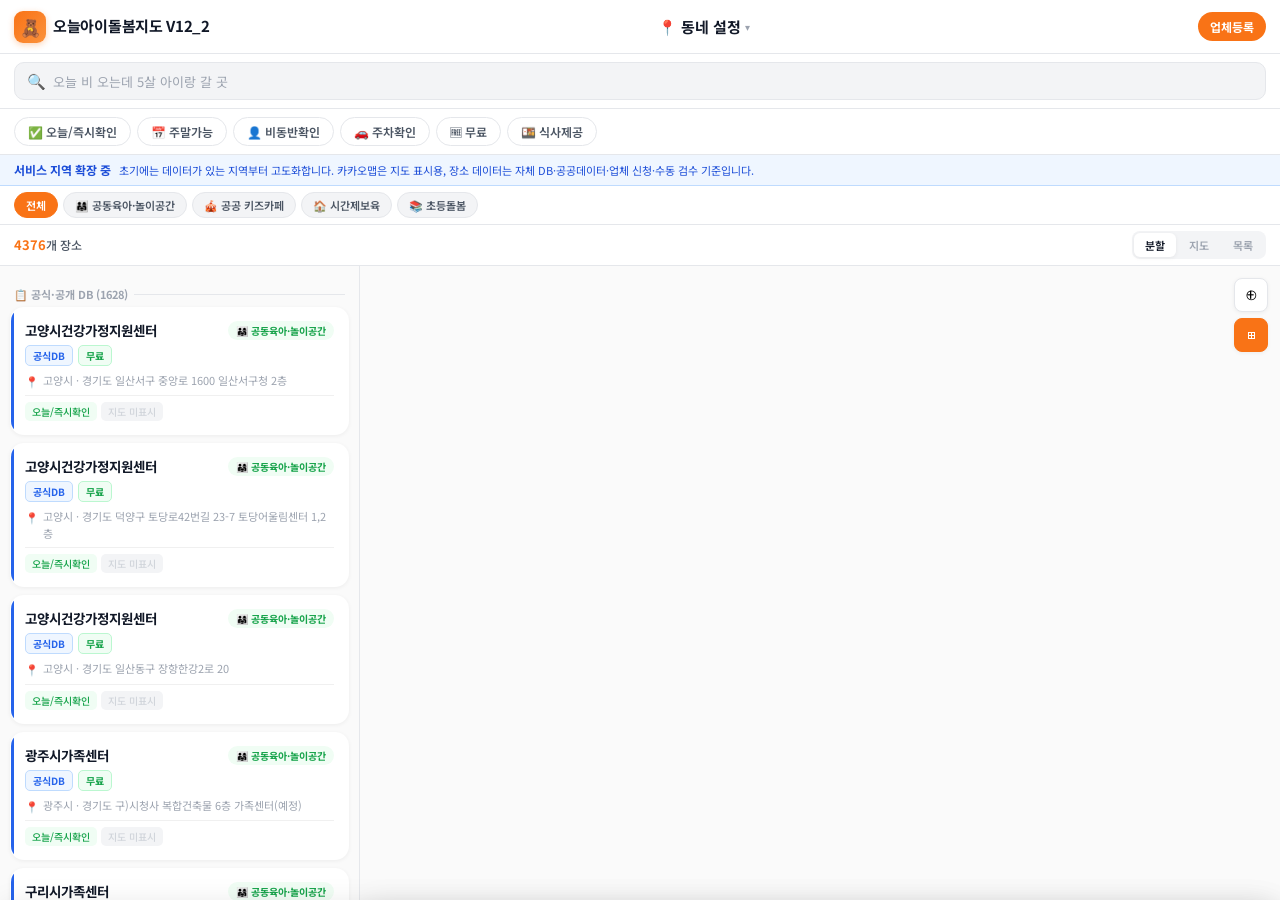
==== index.html @ 2af9e935 "Add files via upload" ====
<!DOCTYPE html>
<html lang="ko">
<head>
<meta charset="UTF-8">
<meta name="viewport" content="width=device-width, initial-scale=1.0, maximum-scale=1.0, user-scalable=no">
<title>오늘아이돌봄지도 V12_2 | 우리 동네 돌봄·놀이 통합 검색 지도</title>
<meta name="description" content="국가서비스, 공공돌봄, 키즈카페, 실내놀이터, 도서관 프로그램, 체험수업을 한 번에 찾는 우리동네 돌봄·놀이 통합 검색 지도">
<meta name="theme-color" content="#f97316">
<meta property="og:title" content="오늘아이돌봄지도 V12_2 | 우리 동네 돌봄·놀이 통합 검색 지도">
<meta property="og:description" content="국가서비스부터 키즈카페까지 오늘 갈 수 있는 돌봄·놀이 장소를 한 번에 찾아보세요.">
<meta name="apple-mobile-web-app-capable" content="yes">
<meta name="apple-mobile-web-app-status-bar-style" content="default">
<meta name="apple-mobile-web-app-title" content="오늘돌봄">
<link rel="manifest" href="manifest.json">
<link rel="apple-touch-icon" href="icons/icon-192.png">
<link rel="preconnect" href="https://fonts.googleapis.com">
<link href="https://fonts.googleapis.com/css2?family=Noto+Sans+KR:wght@300;400;500;600;700&display=swap" rel="stylesheet">
<link rel="stylesheet" href="assets/app.css">
<!-- 카카오맵 JS SDK는 지도 배경 렌더링과 자체 DB 좌표 마커 표시용입니다.
     카카오 Local/Places API 검색 결과를 장소 DB로 저장·복제·재배포하지 않습니다.
     카카오 개발자콘솔에서 허용 도메인을 반드시 제한하세요. -->
<script src="//dapi.kakao.com/v2/maps/sdk.js?appkey=64378d75cc0d8edba55553350f36c7d1&libraries=clusterer,services&autoload=false"></script>
</head>
<body>
<div class="app" id="app">

  <!-- ① 헤더: 당근마켓 스타일 -->
  <header class="header">
    <div class="logo">
      <div class="logo-icon">🧸</div>
      <span class="logo-text">오늘아이돌봄지도 V12_2</span>
    </div>
    <button class="location-btn" id="loc-btn" onclick="openLocationModal()">
      <span>📍</span>
      <span class="loc-name" id="loc-name">동네 설정</span>
      <span class="loc-chevron">▾</span>
    </button>
    <button class="btn-register" onclick="openVendorModal()">업체등록</button>
  </header>

  <!-- ② 검색바 -->
  <div class="search-wrap">
    <div class="search-box">
      <span class="search-icon">🔍</span>
      <input class="search-input" id="search-input" type="text"
             placeholder="오늘 비 오는데 5살 아이랑 갈 곳"
             oninput="onSearch(this.value)" autocomplete="off">
      <button class="search-clear" id="search-clear" onclick="clearSearch()">✕</button>
    </div>
  </div>

  <!-- ③ 퀵필터 (V1 복원) -->
  <div class="quick-bar">
    <button class="chip" id="chip-today"    onclick="toggleFilter('today')">✅ 오늘/즉시확인</button>
    <button class="chip" id="chip-weekend"  onclick="toggleFilter('weekend')">📅 주말가능</button>
    <button class="chip" id="chip-guardian" onclick="toggleFilter('guardian')">👤 비동반확인</button>
    <button class="chip" id="chip-parking"  onclick="toggleFilter('parking')">🚗 주차확인</button>
    <button class="chip" id="chip-free"     onclick="toggleFilter('free')">🆓 무료</button>
    <button class="chip" id="chip-meal"     onclick="toggleFilter('meal')">🍱 식사제공</button>
  </div>

  <div class="policy-strip">
    <b>서비스 지역 확장 중</b>
    <span>초기에는 데이터가 있는 지역부터 고도화합니다. 카카오맵은 지도 표시용, 장소 데이터는 자체 DB·공공데이터·업체 신청·수동 검수 기준입니다.</span>
  </div>

  <!-- ④ 카테고리 -->
  <div class="cat-bar" id="cat-bar"></div>

  <!-- ⑤ 카운트 + 뷰 토글 -->
  <div class="view-bar">
    <div class="view-count">
      <b id="count-num">0</b>개 장소
      <span class="count-area" id="count-area"></span>
    </div>
    <div class="view-toggle">
      <button class="vbtn active" id="v-split" onclick="setView('split')">분할</button>
      <button class="vbtn" id="v-map"   onclick="setView('map')">지도</button>
      <button class="vbtn" id="v-list"  onclick="setView('list')">목록</button>
    </div>
  </div>

  <!-- ⑥ 메인 콘텐츠 -->
  <div class="main" id="main-area">

    <!-- 리스트 패널 -->
    <div class="list-panel" id="list-panel">
      <div class="list-scroll" id="list-scroll">
        <div class="loading" id="loading">
          <div class="loading-spinner"></div>
          <p>데이터를 불러오는 중...</p>
        </div>
      </div>
    </div>

    <!-- 지도 패널 -->
    <div class="map-panel" id="map-panel">
      <div id="kakao-map" style="width:100%;height:100%"></div>
      <div class="map-controls">
        <button class="map-btn" onclick="fitBounds()" title="범위 맞추기">⊕</button>
        <button class="map-btn active" id="cluster-btn" onclick="toggleCluster()" title="클러스터">⊞</button>
      </div>
      <!-- 상세 패널 -->
      <div class="detail-panel" id="detail-panel">
        <button class="btn-close-detail" onclick="closeDetail()">✕</button>
        <div class="detail-scroll">
          <div id="detail-hero"></div>
          <div id="detail-body"></div>
        </div>
      </div>
    </div>
  </div>

  <!-- 모바일 FAB -->
  <button class="mobile-fab" id="mobile-fab" onclick="toggleMobileView()">
    <span id="fab-icon">🗺️</span>
    <span id="fab-text">지도 보기</span>
  </button>

  <!-- 모바일 바텀시트 -->
  <div class="bs-overlay" id="bs-overlay" onclick="closeBs()"></div>
  <div class="bottom-sheet" id="bottom-sheet">
    <div class="bs-handle"></div>
    <div class="bs-header">
      <span class="bs-title" id="bs-title">시설 목록</span>
      <button class="btn-close" onclick="closeBs()">✕</button>
    </div>
    <div class="bs-scroll" id="bs-scroll"></div>
  </div>

  <div class="toast" id="toast"></div>
</div>

<!-- 동네 설정 모달 -->
<div class="modal-backdrop" id="location-modal" onclick="closeModal('location-modal')">
  <div class="modal" onclick="event.stopPropagation()">
    <div class="modal-header">
      <h2>내 동네 설정</h2>
      <button class="btn-close" onclick="closeModal('location-modal')">✕</button>
    </div>
    <p class="modal-desc">당근마켓처럼 우리 동네를 설정하면<br>그 지역 아이돌봄 장소만 먼저 보여드려요.</p>
    <div class="loc-input-wrap">
      <input class="loc-input" id="loc-input" type="text"
             placeholder="예: 동탄, 화성시, 강남구, 홍성..."
             oninput="filterSuggestions(this.value)" autocomplete="off">
    </div>
    <div class="loc-suggestions" id="loc-suggestions"></div>
    <button class="btn-loc-all" onclick="setNeighborhood('','전국')">🌏 전국 전체 보기</button>
  </div>
</div>

<!-- 업체·기관 등록 모달 -->
<div class="modal-backdrop" id="vendor-modal" onclick="closeModal('vendor-modal')">
  <div class="modal modal-wide" onclick="event.stopPropagation()">
    <div class="modal-header">
      <h2>업체·기관 등록 요청</h2>
      <button class="btn-close" onclick="closeModal('vendor-modal')">✕</button>
    </div>
    <p class="modal-desc">업체 등록은 구글폼으로 접수합니다.<br>검수 후 <b>업체 직접 등록</b> 데이터로 반영돼요.</p>
    <div class="vendor-notice">
      📌 <b>등록 원칙:</b> 업체가 구글폼으로 직접 제출한 정보만 DB에 저장합니다. 네이버·카카오 링크는 위치 확인용 외부 링크로만 사용합니다.
    </div>
    <div class="vendor-checklist">
      <h3>등록 전 준비하면 좋은 정보</h3>
      <ul>
        <li>업체·기관명, 대표전화, 주소</li>
        <li>주소와 업체·기관 구분</li>
        <li>공식 홈페이지·인스타·예약 링크</li>
        <li>네이버지도 또는 카카오맵 링크</li>
      </ul>
    </div>
    <div class="vendor-notice gray">
      담당자명·개인 연락처는 내부 검수용으로만 사용하고 공개 화면에는 노출하지 않습니다.
    </div>
    <div class="vendor-actions">
      <button class="btn-v-reset" onclick="closeModal('vendor-modal')">닫기</button>
      <button class="btn-v-submit" onclick="openVendorGoogleForm()">구글폼으로 등록</button>
    </div>
  </div>
</div>

<!-- 법적 고지 모달 (최초 1회) -->
<div class="modal-backdrop" id="legal-modal">
  <div class="modal modal-legal">
    <div class="legal-icon">🧸</div>
    <h2>오늘아이돌봄에 오신 걸 환영해요</h2>
    <p class="legal-sub">우리 동네에서 오늘 아이를 맡길 수 있는 곳을 쉽게 찾아드려요.</p>
    <div class="legal-list">
      <div class="legal-item">
        <span class="legal-badge badge-direct">업체등록</span>
        <span>업체·기관이 직접 제출했고 운영자가 검수한 정보에만 표시</span>
      </div>
      <div class="legal-item">
        <span class="legal-badge badge-public">공식DB</span>
        <span>공공데이터·지자체 공개 정보 기반</span>
      </div>
      <div class="legal-item">
        <span class="legal-badge badge-link">외부확인</span>
        <span>네이버·카카오 지도 위치 확인용 외부 링크</span>
      </div>
      <div class="legal-item">
        <span class="legal-badge badge-link">지도정책</span>
        <span>카카오맵은 지도 배경과 자체 DB 마커 표시용으로만 사용</span>
      </div>
      <div class="legal-item">
        <span class="legal-badge badge-public">정기등록</span>
        <span>초등돌봄은 대부분 대상 조건·정기 등록 확인이 필요</span>
      </div>
    </div>
    <p class="legal-notice">실제 운영 여부·예약 가능 여부·요금은 반드시 해당 기관에 직접 확인하세요.</p>
    <button class="btn-legal-confirm" onclick="confirmLegal()">확인하고 시작하기 →</button>
  </div>
</div>

<script src="assets/app.js"></script>
<script>
  if ('serviceWorker' in navigator) {
    window.addEventListener('load', () => {
      navigator.serviceWorker.register('./sw.js').catch(() => {});
    });
  }
</script>
</body>
</html>
---- assets/app.css ----
/* ===== RESET & ROOT ===== */
*{box-sizing:border-box;margin:0;padding:0;-webkit-tap-highlight-color:transparent}
:root{
  --brand:#f97316;--brand2:#fb923c;--brand-light:#fff7ed;--brand-dark:#c2410c;
  --green:#16a34a;--green-light:#f0fdf4;
  --blue:#2563eb;--blue-light:#eff6ff;
  --purple:#7c3aed;--purple-light:#f5f3ff;
  --gray:#6b7280;--gray-light:#f3f4f6;
  --bg:#fafafa;--surface:#fff;--border:#e5e7eb;--border2:#f0f0f0;
  --text:#111827;--text2:#4b5563;--text3:#9ca3af;--text4:#d1d5db;
  --radius:14px;--radius-sm:8px;--radius-xs:6px;
  --shadow-sm:0 1px 4px rgba(0,0,0,.06);
  --shadow:0 3px 14px rgba(0,0,0,.09);
  --shadow-lg:0 8px 32px rgba(0,0,0,.13);
  --safe-bottom:env(safe-area-inset-bottom,0px);
}
html,body{height:100%;overflow:hidden;font-family:'Noto Sans KR',system-ui,sans-serif;background:var(--bg);color:var(--text);font-size:14px;line-height:1.5}
.app{display:flex;flex-direction:column;height:100dvh;overflow:hidden}

/* ===== HEADER (당근 스타일) ===== */
.header{height:54px;background:var(--surface);border-bottom:1px solid var(--border);display:flex;align-items:center;padding:0 14px;gap:8px;flex-shrink:0;z-index:200}
.logo{display:flex;align-items:center;gap:7px;flex-shrink:0}
.logo-icon{width:32px;height:32px;border-radius:9px;background:linear-gradient(135deg,var(--brand),var(--brand2));display:flex;align-items:center;justify-content:center;font-size:17px;box-shadow:0 2px 6px rgba(249,115,22,.3)}
.logo-text{font-size:15px;font-weight:700;color:var(--text);letter-spacing:-.3px}
.location-btn{flex:1;display:flex;align-items:center;justify-content:center;gap:4px;font-size:15px;font-weight:700;color:var(--text);background:none;border:none;cursor:pointer;font-family:inherit;padding:6px 8px;border-radius:8px;transition:background .15s}
.location-btn:hover{background:var(--gray-light)}
.loc-name{max-width:160px;overflow:hidden;text-overflow:ellipsis;white-space:nowrap}
.loc-chevron{font-size:10px;color:var(--text3);flex-shrink:0}
.btn-register{flex-shrink:0;padding:6px 12px;border-radius:20px;font-size:12px;font-weight:700;background:var(--brand);color:#fff;border:none;cursor:pointer;font-family:inherit;white-space:nowrap;transition:background .15s}
.btn-register:hover{background:var(--brand-dark)}

/* ===== 검색바 ===== */
.search-wrap{background:var(--surface);border-bottom:1px solid var(--border);padding:8px 14px;flex-shrink:0}
.search-box{display:flex;align-items:center;background:var(--gray-light);border:1.5px solid var(--border);border-radius:10px;padding:0 12px;height:38px;transition:border-color .15s}
.search-box:focus-within{border-color:var(--brand);background:#fff}
.search-icon{font-size:15px;color:var(--text3);margin-right:7px;flex-shrink:0}
.search-input{flex:1;border:none;background:transparent;font-size:13px;font-family:inherit;color:var(--text);outline:none}
.search-input::placeholder{color:var(--text3)}
.search-clear{width:20px;height:20px;border-radius:50%;background:var(--text4);border:none;cursor:pointer;display:none;align-items:center;justify-content:center;font-size:11px;color:#fff;font-weight:700;flex-shrink:0}
.search-clear.show{display:flex}

/* ===== 퀵 필터 (V1 복원) ===== */
.quick-bar{background:var(--surface);border-bottom:1px solid var(--border);padding:8px 14px;display:flex;gap:6px;overflow-x:auto;flex-shrink:0;scrollbar-width:none}
.quick-bar::-webkit-scrollbar{display:none}
.chip{padding:5px 13px;border-radius:20px;font-size:12px;font-weight:600;white-space:nowrap;cursor:pointer;border:1.5px solid var(--border);background:#fff;color:var(--text2);transition:all .15s;user-select:none;font-family:inherit}
.chip:hover{border-color:var(--brand);color:var(--brand)}
.chip.on-orange{background:var(--brand);color:#fff;border-color:var(--brand)}
.chip.on-green{background:var(--green);color:#fff;border-color:var(--green)}
.chip.on-blue{background:var(--blue);color:#fff;border-color:var(--blue)}
.chip.on-purple{background:var(--purple);color:#fff;border-color:var(--purple)}

/* ===== V12_2 정책 안내 ===== */
.policy-strip{background:var(--blue-light);border-bottom:1px solid #bfdbfe;color:#1d4ed8;padding:7px 14px;display:flex;align-items:center;gap:8px;flex-shrink:0;font-size:11px;line-height:1.35}
.policy-strip b{font-size:12px;white-space:nowrap}
.policy-strip span{overflow:hidden;text-overflow:ellipsis;white-space:nowrap}

/* ===== 카테고리 ===== */
.cat-bar{background:var(--surface);border-bottom:1px solid var(--border);padding:6px 14px;display:flex;gap:5px;overflow-x:auto;flex-shrink:0;scrollbar-width:none}
.cat-bar::-webkit-scrollbar{display:none}
.cat-btn{padding:4px 11px;border-radius:20px;font-size:11px;font-weight:600;white-space:nowrap;cursor:pointer;border:1.5px solid var(--border);background:var(--gray-light);color:var(--text2);transition:all .15s;font-family:inherit}
.cat-btn:hover{background:#fff;border-color:var(--brand);color:var(--brand)}
.cat-btn.active{background:var(--brand);color:#fff;border-color:var(--brand)}

/* ===== 뷰바 ===== */
.view-bar{background:var(--surface);border-bottom:1px solid var(--border);padding:6px 14px;display:flex;align-items:center;justify-content:space-between;flex-shrink:0}
.view-count{font-size:12px;color:var(--text2);font-weight:500}
.view-count b{color:var(--brand);font-weight:700;font-size:13px}
.count-area{color:var(--text3);font-size:11px;margin-left:4px}
.view-toggle{display:flex;gap:2px;background:var(--gray-light);border-radius:8px;padding:2px}
.vbtn{padding:4px 11px;border-radius:6px;font-size:11px;font-weight:600;cursor:pointer;border:none;background:transparent;color:var(--text3);transition:all .15s;font-family:inherit}
.vbtn.active{background:#fff;color:var(--text);box-shadow:var(--shadow-sm)}

/* ===== 메인 레이아웃 ===== */
.main{display:flex;flex:1;overflow:hidden;position:relative}

/* ===== 리스트 패널 ===== */
.list-panel{width:360px;min-width:300px;display:flex;flex-direction:column;border-right:1px solid var(--border);background:var(--bg)}
.list-scroll{flex:1;overflow-y:auto;padding:10px;scrollbar-width:thin;scrollbar-color:var(--border) transparent}
.list-scroll::-webkit-scrollbar{width:4px}
.list-scroll::-webkit-scrollbar-thumb{background:var(--border);border-radius:2px}

/* ===== 로딩 ===== */
.loading{display:flex;flex-direction:column;align-items:center;justify-content:center;padding:60px 20px;color:var(--text3);gap:14px}
.loading-spinner{width:32px;height:32px;border:3px solid var(--border);border-top-color:var(--brand);border-radius:50%;animation:spin .8s linear infinite}
@keyframes spin{to{transform:rotate(360deg)}}
.loading p{font-size:13px}

/* ===== 플레이스 카드 ===== */
.place-card{background:var(--surface);border-radius:var(--radius);padding:13px 14px;margin-bottom:8px;cursor:pointer;border:1.5px solid transparent;box-shadow:var(--shadow-sm);position:relative;overflow:hidden;transition:all .15s}
.place-card:hover{box-shadow:var(--shadow);transform:translateY(-1px);border-color:var(--brand-light)}
.place-card.selected{border-color:var(--brand);box-shadow:0 2px 16px rgba(249,115,22,.18)}

/* 카드 왼쪽 컬러 스트라이프 */
.place-card::before{content:'';position:absolute;left:0;top:0;bottom:0;width:3px;border-radius:3px 0 0 3px}
.place-card[data-rank="0"]::before{background:var(--brand)}
.place-card[data-rank="1"]::before{background:var(--blue)}
.place-card[data-rank="2"]::before{background:var(--text4)}

/* 업체 직접등록 카드는 살짝 강조 */
.place-card[data-rank="0"]{border-color:#fed7aa}
.place-card[data-rank="0"]:hover{border-color:var(--brand)}

.card-top{display:flex;align-items:flex-start;justify-content:space-between;gap:8px;margin-bottom:5px}
.card-name{font-size:13.5px;font-weight:700;line-height:1.35;flex:1;color:var(--text)}
.card-cat{padding:2px 8px;border-radius:10px;font-size:10px;font-weight:700;white-space:nowrap;flex-shrink:0}

.card-source-row{display:flex;gap:5px;margin-bottom:6px;flex-wrap:wrap}

/* 소스 배지 */
.src-badge{padding:2px 7px;border-radius:5px;font-size:10px;font-weight:700;white-space:nowrap}
.src-badge.direct{background:#fff7ed;color:var(--brand);border:1px solid #fed7aa}
.src-badge.public{background:var(--blue-light);color:var(--blue);border:1px solid #bfdbfe}
.src-badge.link{background:var(--gray-light);color:var(--gray);border:1px solid var(--border)}
.src-badge.free{background:var(--green-light);color:var(--green);border:1px solid #bbf7d0}
.src-badge.paid{background:#fef9c3;color:#a16207;border:1px solid #fde68a}

.card-addr{font-size:11px;color:var(--text3);margin-bottom:5px;display:flex;gap:4px;align-items:flex-start}
.card-addr-icon{flex-shrink:0;margin-top:1px}
.card-tags{display:flex;gap:4px;flex-wrap:wrap;margin-top:6px;padding-top:6px;border-top:1px solid var(--border2)}
.tag{font-size:10px;padding:2px 7px;border-radius:5px;background:var(--gray-light);color:var(--text2);font-weight:500}
.tag.orange{background:var(--brand-light);color:var(--brand)}

.no-results{padding:40px 16px;text-align:center;color:var(--text2)}
.no-results-icon{font-size:36px;margin-bottom:10px}
.btn-reset{margin-top:12px;padding:7px 16px;border-radius:8px;font-size:12px;font-weight:600;cursor:pointer;border:1.5px solid var(--border);background:#fff;color:var(--text2);font-family:inherit;transition:all .15s}
.btn-reset:hover{border-color:var(--brand);color:var(--brand)}

/* 소스 구분선 (업체등록/공식DB/외부링크 그룹) */
.list-section-title{font-size:11px;font-weight:700;color:var(--text3);padding:10px 4px 4px;display:flex;align-items:center;gap:6px}
.list-section-title::after{content:'';flex:1;height:1px;background:var(--border)}

/* ===== 지도 패널 ===== */
.map-panel{flex:1;position:relative;overflow:hidden}
.map-controls{position:absolute;top:12px;right:12px;display:flex;flex-direction:column;gap:6px;z-index:10}
.map-btn{width:34px;height:34px;border-radius:8px;background:#fff;border:1px solid var(--border);box-shadow:var(--shadow-sm);cursor:pointer;font-size:16px;display:flex;align-items:center;justify-content:center;transition:all .15s}
.map-btn:hover{border-color:var(--brand);color:var(--brand)}
.map-btn.active{background:var(--brand);color:#fff;border-color:var(--brand)}

/* ===== 상세 패널 ===== */
.detail-panel{position:absolute;bottom:0;left:0;right:0;background:var(--surface);border-top:1px solid var(--border);border-radius:16px 16px 0 0;box-shadow:var(--shadow-lg);transform:translateY(100%);transition:transform .25s ease;z-index:30;max-height:70%;display:flex;flex-direction:column}
.detail-panel.open{transform:translateY(0)}
.btn-close-detail{position:absolute;top:12px;right:14px;width:28px;height:28px;border-radius:50%;background:var(--gray-light);border:none;cursor:pointer;font-size:14px;color:var(--text2);display:flex;align-items:center;justify-content:center;z-index:1;font-family:inherit}
.detail-scroll{overflow-y:auto;padding:16px 16px calc(16px + var(--safe-bottom));flex:1}
#detail-hero{margin-bottom:12px}
.detail-name{font-size:16px;font-weight:700;color:var(--text);margin-bottom:6px}
.detail-badges{display:flex;gap:6px;flex-wrap:wrap;margin-bottom:8px}
.detail-section{margin-bottom:14px}
.detail-section-title{font-size:11px;font-weight:700;color:var(--text3);margin-bottom:8px;padding-bottom:5px;border-bottom:1px solid var(--border)}
.detail-row{display:flex;gap:8px;margin-bottom:7px;font-size:12px}
.detail-icon{flex-shrink:0;width:18px;text-align:center;font-size:13px}
.detail-val{color:var(--text2);flex:1;line-height:1.5}
.detail-val b{color:var(--text);font-weight:600}
.detail-val a{color:var(--brand);text-decoration:none;font-weight:600}
.detail-val a:hover{text-decoration:underline}
.notice-box{background:var(--brand-light);border-radius:8px;padding:9px 12px;font-size:11px;color:#9a3412;margin-bottom:12px;line-height:1.5}
.notice-box.blue{background:var(--blue-light);color:#1e40af}
.notice-box.gray{background:var(--gray-light);color:var(--text2)}
.legal-box{background:var(--gray-light);border-radius:8px;padding:8px 12px;font-size:10px;color:var(--text3);margin-top:12px;line-height:1.5}
.detail-actions{display:flex;gap:7px;flex-wrap:wrap;margin-top:14px}
.det-btn{padding:8px 14px;border-radius:8px;font-size:12px;font-weight:700;cursor:pointer;border:1.5px solid var(--border);background:#fff;color:var(--text2);font-family:inherit;transition:all .15s;text-decoration:none;display:inline-flex;align-items:center}
.det-btn:hover{border-color:var(--brand);color:var(--brand)}
.det-btn.primary{background:var(--brand);color:#fff;border-color:var(--brand)}
.det-btn.primary:hover{background:var(--brand-dark);border-color:var(--brand-dark)}

/* ===== 모바일 ===== */
.mobile-fab{display:none;position:fixed;bottom:calc(20px + var(--safe-bottom));left:50%;transform:translateX(-50%);background:var(--brand);color:#fff;border:none;padding:11px 22px;border-radius:24px;font-size:13px;font-weight:700;cursor:pointer;box-shadow:0 4px 16px rgba(249,115,22,.45);z-index:100;font-family:inherit;align-items:center;gap:7px}
.bs-overlay{display:none;position:fixed;inset:0;background:rgba(0,0,0,.35);z-index:290}
.bs-overlay.show{display:block}
.bottom-sheet{position:fixed;bottom:0;left:0;right:0;background:var(--surface);border-radius:20px 20px 0 0;box-shadow:var(--shadow-lg);z-index:300;transform:translateY(100%);transition:transform .25s ease;max-height:75vh;display:flex;flex-direction:column;padding-bottom:var(--safe-bottom)}
.bottom-sheet.open{transform:translateY(0)}
.bs-handle{width:36px;height:4px;background:var(--border);border-radius:2px;margin:10px auto 0}
.bs-header{display:flex;align-items:center;justify-content:space-between;padding:8px 16px 6px}
.bs-title{font-size:14px;font-weight:700}
.bs-scroll{overflow-y:auto;padding:4px 12px 12px;flex:1}

@media(max-width:640px){
  .list-panel{display:none;width:100%}
  .map-panel{flex:1}
  .mobile-fab{display:flex}
  .map-panel.mobile-list-mode{display:none}
  .list-panel.mobile-list-mode{display:flex;width:100%}
  .detail-panel{position:fixed;inset:0;background:var(--surface);border-radius:0;border-top:none;max-height:none;z-index:260;transform:translateY(100%)}
  .detail-panel.open{transform:translateY(0)}
  .btn-close-detail{top:14px;right:14px;width:34px;height:34px;font-size:16px}
  .detail-scroll{padding:18px 16px calc(92px + var(--safe-bottom))}
  #detail-hero{padding-right:42px}
  .detail-name{font-size:18px;line-height:1.35}
  .detail-section-title{font-size:12px}
  .detail-row{font-size:13px;margin-bottom:10px}
  .detail-icon{font-size:15px;width:22px}
  .detail-actions{position:sticky;bottom:0;background:linear-gradient(180deg,rgba(255,255,255,.78),#fff 28%);padding:12px 0 calc(10px + var(--safe-bottom));margin:12px -2px -4px;z-index:2}
  .det-btn{min-height:42px;justify-content:center;flex:1 1 calc(50% - 7px)}
  .det-btn.primary{flex-basis:100%}
  body.detail-open-mobile .mobile-fab{display:none}
}

/* ===== 토스트 ===== */
.toast{position:fixed;bottom:calc(80px + var(--safe-bottom));left:50%;transform:translateX(-50%) translateY(10px);background:rgba(17,24,39,.88);color:#fff;padding:9px 18px;border-radius:20px;font-size:12px;font-weight:600;opacity:0;transition:all .2s;pointer-events:none;z-index:400;white-space:nowrap}
.toast.show{opacity:1;transform:translateX(-50%) translateY(0)}

/* ===== 모달 ===== */
.modal-backdrop{display:none;position:fixed;inset:0;background:rgba(0,0,0,.5);z-index:500;align-items:center;justify-content:center;padding:16px}
.modal-backdrop.open{display:flex}
.modal{background:#fff;border-radius:18px;width:100%;max-width:460px;max-height:90vh;overflow-y:auto;padding:22px}
.modal-wide{max-width:560px}
.modal-header{display:flex;align-items:center;justify-content:space-between;margin-bottom:10px}
.modal-header h2{font-size:17px;font-weight:700}
.modal-desc{font-size:13px;color:var(--text2);margin-bottom:14px;line-height:1.6}
.btn-close{width:28px;height:28px;border-radius:50%;background:var(--gray-light);border:none;cursor:pointer;font-size:14px;color:var(--text2);display:flex;align-items:center;justify-content:center;flex-shrink:0;font-family:inherit}
.btn-close:hover{background:var(--border)}

/* 동네 설정 모달 */
.loc-input-wrap{margin-bottom:8px}
.loc-input{width:100%;border:1.5px solid var(--border);border-radius:10px;padding:10px 14px;font-size:14px;font-family:inherit;outline:none;color:var(--text)}
.loc-input:focus{border-color:var(--brand)}
.loc-suggestions{max-height:220px;overflow-y:auto;margin-bottom:10px}
.loc-item{padding:9px 14px;border-radius:8px;cursor:pointer;font-size:13px;color:var(--text);transition:background .1s;display:flex;align-items:center;justify-content:space-between;gap:8px}
.loc-item:hover{background:var(--brand-light)}
.loc-item:hover strong{color:var(--brand)}
.loc-sido{font-weight:600;font-size:13px}
.loc-all-badge{font-size:10px;padding:2px 7px;border-radius:10px;background:var(--brand-light);color:var(--brand);font-weight:700;flex-shrink:0}
.loc-sub-text{font-size:11px;color:var(--text3);flex-shrink:0;text-align:right}
.loc-dong{border-left:2px solid var(--brand-light)}
.loc-divider{font-size:11px;font-weight:700;color:var(--text3);padding:8px 14px 4px;border-top:1px solid var(--border);margin-top:4px}
.loc-empty{padding:12px 14px;font-size:13px;color:var(--text3)}
.btn-loc-all{width:100%;padding:10px;border:1.5px solid var(--border);border-radius:10px;background:#fff;font-size:13px;font-weight:600;cursor:pointer;font-family:inherit;color:var(--text2);transition:all .15s}
.btn-loc-all:hover{border-color:var(--brand);color:var(--brand)}

/* 업체 등록 모달 */
.vendor-notice{background:var(--brand-light);border-radius:8px;padding:9px 12px;font-size:11.5px;color:#9a3412;margin-bottom:14px;line-height:1.5}
.vendor-notice.gray{background:var(--gray-light);color:var(--text2)}
.vendor-checklist{border:1px solid var(--border);background:#fff;border-radius:10px;padding:13px 14px;margin-bottom:14px}
.vendor-checklist h3{font-size:13px;font-weight:700;margin-bottom:9px;color:var(--text)}
.vendor-checklist ul{display:flex;flex-direction:column;gap:7px;margin:0;padding-left:18px}
.vendor-checklist li{font-size:12px;color:var(--text2);line-height:1.45}
.vendor-actions{display:flex;gap:8px;margin-top:16px;flex-wrap:wrap}
.btn-v-reset{padding:10px 16px;border-radius:8px;font-size:13px;font-weight:700;cursor:pointer;border:1.5px solid var(--border);background:#fff;color:var(--text2);font-family:inherit}
.btn-v-submit{flex:1;padding:10px 14px;border-radius:8px;font-size:13px;font-weight:700;cursor:pointer;border:none;background:var(--brand);color:#fff;font-family:inherit;transition:background .15s}
.btn-v-submit:hover{background:var(--brand-dark)}

/* 법적 고지 모달 */
.modal-legal{text-align:center;padding:28px 24px}
.legal-icon{font-size:44px;margin-bottom:14px}
.modal-legal h2{font-size:18px;font-weight:700;margin-bottom:8px}
.legal-sub{font-size:13px;color:var(--text2);margin-bottom:18px;line-height:1.6}
.legal-list{text-align:left;display:flex;flex-direction:column;gap:9px;margin-bottom:16px;background:var(--gray-light);border-radius:12px;padding:14px}
.legal-item{display:flex;align-items:flex-start;gap:8px;font-size:12px;color:var(--text2);line-height:1.5}
.legal-badge{padding:2px 8px;border-radius:5px;font-size:10px;font-weight:700;white-space:nowrap;flex-shrink:0;margin-top:1px}
.badge-direct{background:var(--brand-light);color:var(--brand);border:1px solid #fed7aa}
.badge-public{background:var(--blue-light);color:var(--blue);border:1px solid #bfdbfe}
.badge-link{background:var(--gray-light);color:var(--gray);border:1px solid var(--border)}
.legal-notice{font-size:11px;color:var(--text3);margin-bottom:20px;line-height:1.5}
.btn-legal-confirm{width:100%;padding:13px;border-radius:12px;font-size:14px;font-weight:700;background:var(--brand);color:#fff;border:none;cursor:pointer;font-family:inherit;transition:background .15s}
.btn-legal-confirm:hover{background:var(--brand-dark)}

/* ===== 카테고리 색상 ===== */
.tag-support{background:var(--green-light);color:var(--green)}
.tag-public{background:var(--brand-light);color:var(--brand)}
.tag-childcare{background:var(--blue-light);color:var(--blue)}
.tag-schoolcare{background:var(--purple-light);color:var(--purple)}
.tag-etc{background:var(--gray-light);color:var(--gray)}
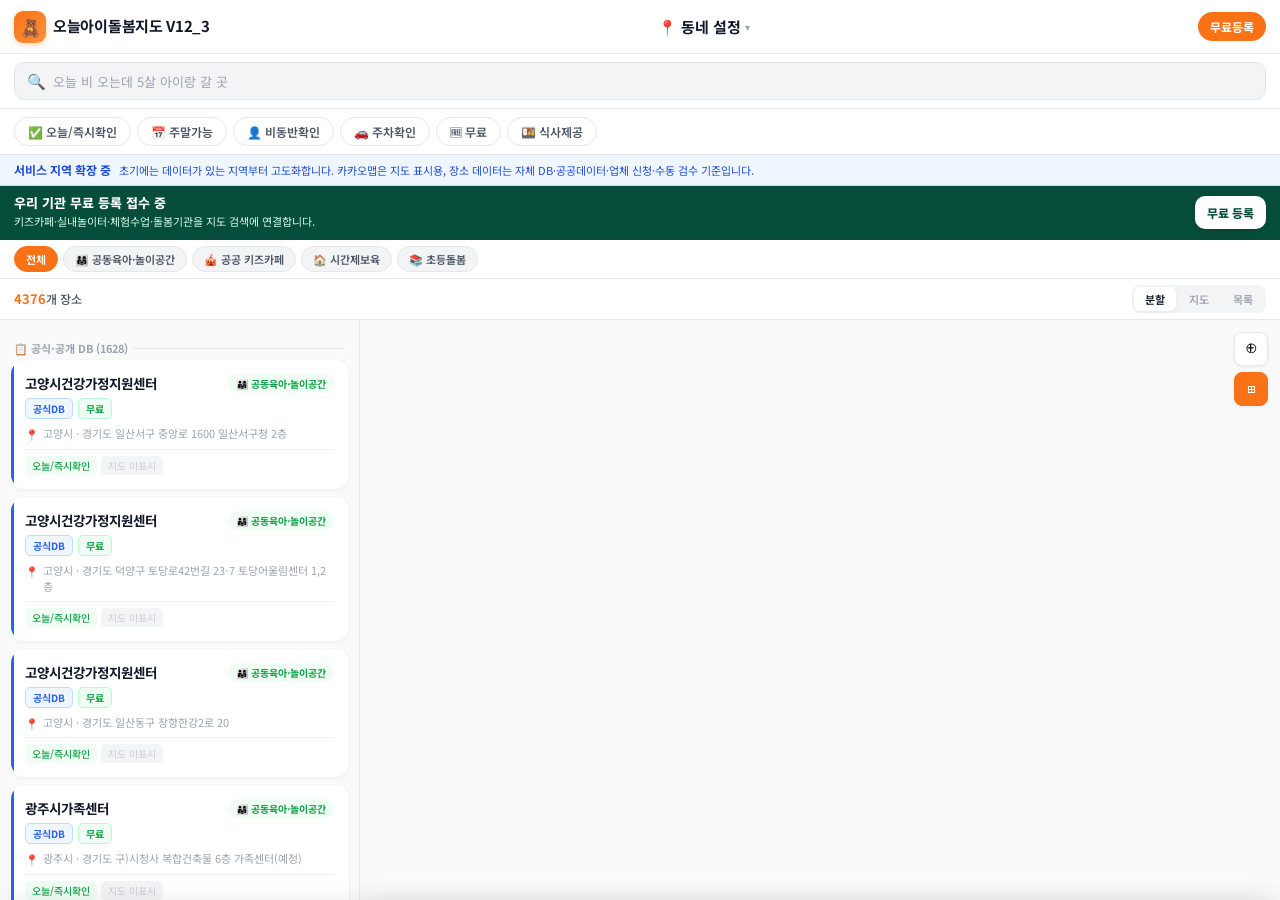
==== commit f042bbbc: "Add files via upload" ====
--- a/index.html
+++ b/index.html
@@ -3,10 +3,10 @@
 <head>
 <meta charset="UTF-8">
 <meta name="viewport" content="width=device-width, initial-scale=1.0, maximum-scale=1.0, user-scalable=no">
-<title>오늘아이돌봄지도 V12_2 | 우리 동네 돌봄·놀이 통합 검색 지도</title>
+<title>오늘아이돌봄지도 V12_3 | 우리 동네 돌봄·놀이 통합 검색 지도</title>
 <meta name="description" content="국가서비스, 공공돌봄, 키즈카페, 실내놀이터, 도서관 프로그램, 체험수업을 한 번에 찾는 우리동네 돌봄·놀이 통합 검색 지도">
 <meta name="theme-color" content="#f97316">
-<meta property="og:title" content="오늘아이돌봄지도 V12_2 | 우리 동네 돌봄·놀이 통합 검색 지도">
+<meta property="og:title" content="오늘아이돌봄지도 V12_3 | 우리 동네 돌봄·놀이 통합 검색 지도">
 <meta property="og:description" content="국가서비스부터 키즈카페까지 오늘 갈 수 있는 돌봄·놀이 장소를 한 번에 찾아보세요.">
 <meta name="apple-mobile-web-app-capable" content="yes">
 <meta name="apple-mobile-web-app-status-bar-style" content="default">
@@ -28,14 +28,14 @@
   <header class="header">
     <div class="logo">
       <div class="logo-icon">🧸</div>
-      <span class="logo-text">오늘아이돌봄지도 V12_2</span>
+      <span class="logo-text">오늘아이돌봄지도 V12_3</span>
     </div>
     <button class="location-btn" id="loc-btn" onclick="openLocationModal()">
       <span>📍</span>
       <span class="loc-name" id="loc-name">동네 설정</span>
       <span class="loc-chevron">▾</span>
     </button>
-    <button class="btn-register" onclick="openVendorModal()">업체등록</button>
+    <button class="btn-register" onclick="openVendorModal()">무료등록</button>
   </header>
 
   <!-- ② 검색바 -->
@@ -64,6 +64,14 @@
     <span>초기에는 데이터가 있는 지역부터 고도화합니다. 카카오맵은 지도 표시용, 장소 데이터는 자체 DB·공공데이터·업체 신청·수동 검수 기준입니다.</span>
   </div>
 
+  <div class="vendor-cta-strip">
+    <div class="vendor-cta-copy">
+      <b>우리 기관 무료 등록 접수 중</b>
+      <span>키즈카페·실내놀이터·체험수업·돌봄기관을 지도 검색에 연결합니다.</span>
+    </div>
+    <button type="button" onclick="openVendorModal()">무료 등록</button>
+  </div>
+
   <!-- ④ 카테고리 -->
   <div class="cat-bar" id="cat-bar"></div>
 
@@ -156,9 +164,17 @@
       <h2>업체·기관 등록 요청</h2>
       <button class="btn-close" onclick="closeModal('vendor-modal')">✕</button>
     </div>
-    <p class="modal-desc">업체 등록은 구글폼으로 접수합니다.<br>검수 후 <b>업체 직접 등록</b> 데이터로 반영돼요.</p>
+    <p class="modal-desc">오늘아이돌봄지도는 지역 부모가 돌봄·놀이 장소를 빠르게 찾도록 돕는 지도 서비스입니다.<br>초기 등록 기관은 무료로 접수하고, 검수 후 <b>업체 직접 등록</b> 데이터로 반영합니다.</p>
     <div class="vendor-notice">
-      📌 <b>등록 원칙:</b> 업체가 구글폼으로 직접 제출한 정보만 DB에 저장합니다. 네이버·카카오 링크는 위치 확인용 외부 링크로만 사용합니다.
+      📌 <b>무료 등록 혜택:</b> 지도 검색 노출, 전화 연결, 공식 홈페이지·예약 링크 연결, 정보 수정 요청 처리를 지원합니다.
+    </div>
+    <div class="vendor-benefits">
+      <div><b>0원</b><span>초기 등록비 무료</span></div>
+      <div><b>검수</b><span>제출 정보 확인 후 반영</span></div>
+      <div><b>연결</b><span>전화·예약링크 바로가기</span></div>
+    </div>
+    <div class="vendor-notice gray">
+      <b>등록 원칙:</b> 업체가 구글폼으로 직접 제출한 정보만 DB에 저장합니다. 네이버·카카오 링크는 위치 확인용 외부 링크로만 사용합니다.
     </div>
     <div class="vendor-checklist">
       <h3>등록 전 준비하면 좋은 정보</h3>
@@ -174,7 +190,7 @@
     </div>
     <div class="vendor-actions">
       <button class="btn-v-reset" onclick="closeModal('vendor-modal')">닫기</button>
-      <button class="btn-v-submit" onclick="openVendorGoogleForm()">구글폼으로 등록</button>
+      <button class="btn-v-submit" onclick="openVendorGoogleForm()">무료 등록 신청하기</button>
     </div>
   </div>
 </div>
--- a/assets/app.css
+++ b/assets/app.css
@@ -49,10 +49,18 @@
 .chip.on-blue{background:var(--blue);color:#fff;border-color:var(--blue)}
 .chip.on-purple{background:var(--purple);color:#fff;border-color:var(--purple)}
 
-/* ===== V12_2 정책 안내 ===== */
+/* ===== V12_3 정책 안내 ===== */
 .policy-strip{background:var(--blue-light);border-bottom:1px solid #bfdbfe;color:#1d4ed8;padding:7px 14px;display:flex;align-items:center;gap:8px;flex-shrink:0;font-size:11px;line-height:1.35}
 .policy-strip b{font-size:12px;white-space:nowrap}
 .policy-strip span{overflow:hidden;text-overflow:ellipsis;white-space:nowrap}
+
+/* ===== 업체등록 전환 CTA ===== */
+.vendor-cta-strip{background:#064e3b;color:#fff;border-bottom:1px solid rgba(6,78,59,.28);padding:9px 14px;display:flex;align-items:center;justify-content:space-between;gap:12px;flex-shrink:0}
+.vendor-cta-copy{min-width:0;display:flex;flex-direction:column;gap:2px}
+.vendor-cta-copy b{font-size:13px;font-weight:800;line-height:1.25}
+.vendor-cta-copy span{font-size:11px;color:#d1fae5;white-space:nowrap;overflow:hidden;text-overflow:ellipsis}
+.vendor-cta-strip button{border:none;background:#fff;color:#064e3b;border-radius:10px;padding:8px 12px;font-size:12px;font-weight:800;white-space:nowrap;cursor:pointer;font-family:inherit;box-shadow:0 2px 8px rgba(0,0,0,.16)}
+.vendor-cta-strip button:hover{background:#ecfdf5}
 
 /* ===== 카테고리 ===== */
 .cat-bar{background:var(--surface);border-bottom:1px solid var(--border);padding:6px 14px;display:flex;gap:5px;overflow-x:auto;flex-shrink:0;scrollbar-width:none}
@@ -192,6 +200,14 @@
   .det-btn{min-height:42px;justify-content:center;flex:1 1 calc(50% - 7px)}
   .det-btn.primary{flex-basis:100%}
   body.detail-open-mobile .mobile-fab{display:none}
+  .vendor-cta-strip{padding:10px 12px}
+  .vendor-cta-copy b{font-size:12.5px}
+  .vendor-cta-copy span{font-size:10.5px;white-space:normal;display:-webkit-box;-webkit-line-clamp:2;-webkit-box-orient:vertical}
+  .vendor-cta-strip button{padding:8px 10px}
+  .vendor-benefits{grid-template-columns:1fr}
+  .vendor-benefits div{text-align:left}
+  .vendor-benefits b,.vendor-benefits span{display:inline}
+  .vendor-benefits b{margin-right:8px}
 }
 
 /* ===== 토스트 ===== */
@@ -229,6 +245,10 @@
 /* 업체 등록 모달 */
 .vendor-notice{background:var(--brand-light);border-radius:8px;padding:9px 12px;font-size:11.5px;color:#9a3412;margin-bottom:14px;line-height:1.5}
 .vendor-notice.gray{background:var(--gray-light);color:var(--text2)}
+.vendor-benefits{display:grid;grid-template-columns:repeat(3,1fr);gap:8px;margin-bottom:14px}
+.vendor-benefits div{border:1px solid var(--border);border-radius:10px;background:#fff;padding:10px 8px;text-align:center}
+.vendor-benefits b{display:block;color:var(--brand);font-size:15px;margin-bottom:3px}
+.vendor-benefits span{display:block;color:var(--text3);font-size:11px;line-height:1.35}
 .vendor-checklist{border:1px solid var(--border);background:#fff;border-radius:10px;padding:13px 14px;margin-bottom:14px}
 .vendor-checklist h3{font-size:13px;font-weight:700;margin-bottom:9px;color:var(--text)}
 .vendor-checklist ul{display:flex;flex-direction:column;gap:7px;margin:0;padding-left:18px}
@@ -259,3 +279,10 @@
 .tag-childcare{background:var(--blue-light);color:var(--blue)}
 .tag-schoolcare{background:var(--purple-light);color:var(--purple)}
 .tag-etc{background:var(--gray-light);color:var(--gray)}
+
+@media(max-width:640px){
+  .vendor-benefits{grid-template-columns:1fr}
+  .vendor-benefits div{text-align:left}
+  .vendor-benefits b,.vendor-benefits span{display:inline}
+  .vendor-benefits b{margin-right:8px}
+}
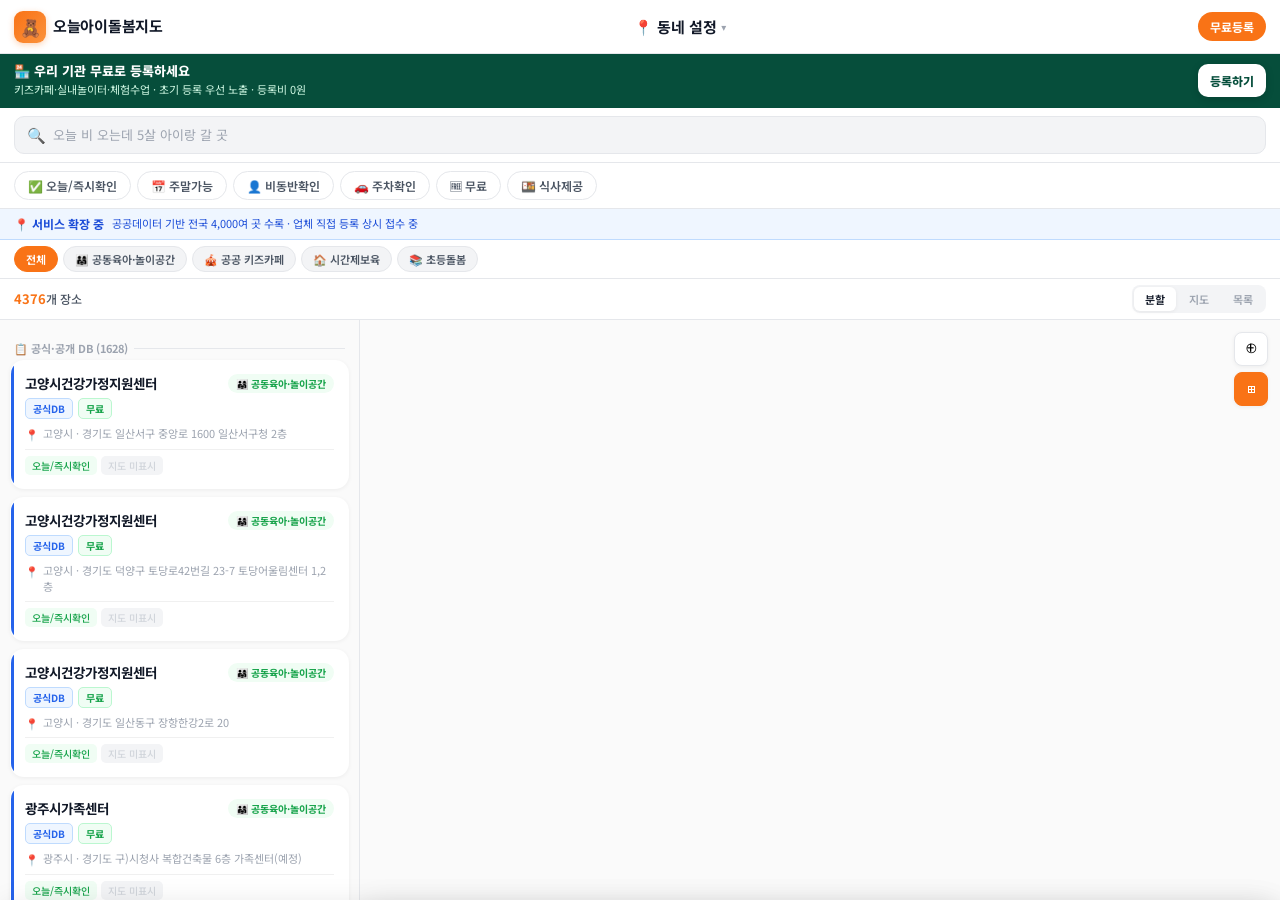
==== commit 789b61c1: "Add files via upload" ====
--- a/index.html
+++ b/index.html
@@ -3,10 +3,10 @@
 <head>
 <meta charset="UTF-8">
 <meta name="viewport" content="width=device-width, initial-scale=1.0, maximum-scale=1.0, user-scalable=no">
-<title>오늘아이돌봄지도 V12_3 | 우리 동네 돌봄·놀이 통합 검색 지도</title>
+<title>오늘아이돌봄지도 | 우리 동네 돌봄·놀이 통합 검색 지도</title>
 <meta name="description" content="국가서비스, 공공돌봄, 키즈카페, 실내놀이터, 도서관 프로그램, 체험수업을 한 번에 찾는 우리동네 돌봄·놀이 통합 검색 지도">
 <meta name="theme-color" content="#f97316">
-<meta property="og:title" content="오늘아이돌봄지도 V12_3 | 우리 동네 돌봄·놀이 통합 검색 지도">
+<meta property="og:title" content="오늘아이돌봄지도 | 우리 동네 돌봄·놀이 통합 검색 지도">
 <meta property="og:description" content="국가서비스부터 키즈카페까지 오늘 갈 수 있는 돌봄·놀이 장소를 한 번에 찾아보세요.">
 <meta name="apple-mobile-web-app-capable" content="yes">
 <meta name="apple-mobile-web-app-status-bar-style" content="default">
@@ -28,7 +28,7 @@
   <header class="header">
     <div class="logo">
       <div class="logo-icon">🧸</div>
-      <span class="logo-text">오늘아이돌봄지도 V12_3</span>
+      <span class="logo-text">오늘아이돌봄지도</span>
     </div>
     <button class="location-btn" id="loc-btn" onclick="openLocationModal()">
       <span>📍</span>
@@ -38,7 +38,16 @@
     <button class="btn-register" onclick="openVendorModal()">무료등록</button>
   </header>
 
-  <!-- ② 검색바 -->
+  <!-- ② 업체등록 CTA 띠 -->
+  <div class="vendor-cta-strip" id="vendor-cta-strip">
+    <div class="vendor-cta-copy">
+      <b>🏪 우리 기관 무료로 등록하세요</b>
+      <span>키즈카페·실내놀이터·체험수업 · 초기 등록 우선 노출 · 등록비 0원</span>
+    </div>
+    <button type="button" onclick="openVendorModal()">등록하기</button>
+  </div>
+
+  <!-- ③ 검색바 -->
   <div class="search-wrap">
     <div class="search-box">
       <span class="search-icon">🔍</span>
@@ -49,7 +58,7 @@
     </div>
   </div>
 
-  <!-- ③ 퀵필터 (V1 복원) -->
+  <!-- ④ 퀵필터 -->
   <div class="quick-bar">
     <button class="chip" id="chip-today"    onclick="toggleFilter('today')">✅ 오늘/즉시확인</button>
     <button class="chip" id="chip-weekend"  onclick="toggleFilter('weekend')">📅 주말가능</button>
@@ -59,17 +68,10 @@
     <button class="chip" id="chip-meal"     onclick="toggleFilter('meal')">🍱 식사제공</button>
   </div>
 
+  <!-- ⑤ 서비스 안내 -->
   <div class="policy-strip">
-    <b>서비스 지역 확장 중</b>
-    <span>초기에는 데이터가 있는 지역부터 고도화합니다. 카카오맵은 지도 표시용, 장소 데이터는 자체 DB·공공데이터·업체 신청·수동 검수 기준입니다.</span>
-  </div>
-
-  <div class="vendor-cta-strip">
-    <div class="vendor-cta-copy">
-      <b>우리 기관 무료 등록 접수 중</b>
-      <span>키즈카페·실내놀이터·체험수업·돌봄기관을 지도 검색에 연결합니다.</span>
-    </div>
-    <button type="button" onclick="openVendorModal()">무료 등록</button>
+    <b>📍 서비스 확장 중</b>
+    <span>공공데이터 기반 전국 4,000여 곳 수록 · 업체 직접 등록 상시 접수 중</span>
   </div>
 
   <!-- ④ 카테고리 -->
@@ -119,11 +121,17 @@
     </div>
   </div>
 
-  <!-- 모바일 FAB -->
-  <button class="mobile-fab" id="mobile-fab" onclick="toggleMobileView()">
-    <span id="fab-icon">🗺️</span>
-    <span id="fab-text">지도 보기</span>
-  </button>
+  <!-- 모바일 FAB 그룹 -->
+  <div class="mobile-fab-group" id="mobile-fab-group">
+    <button class="mobile-fab" id="mobile-fab" onclick="toggleMobileView()">
+      <span id="fab-icon">🗺️</span>
+      <span id="fab-text">지도 보기</span>
+    </button>
+    <button class="mobile-fab vendor-fab" id="vendor-fab" onclick="openVendorModal()">
+      <span>✏️</span>
+      <span>무료 등록</span>
+    </button>
+  </div>
 
   <!-- 모바일 바텀시트 -->
   <div class="bs-overlay" id="bs-overlay" onclick="closeBs()"></div>
@@ -161,36 +169,61 @@
 <div class="modal-backdrop" id="vendor-modal" onclick="closeModal('vendor-modal')">
   <div class="modal modal-wide" onclick="event.stopPropagation()">
     <div class="modal-header">
-      <h2>업체·기관 등록 요청</h2>
+      <h2>🏪 업체·기관 무료 등록</h2>
       <button class="btn-close" onclick="closeModal('vendor-modal')">✕</button>
     </div>
-    <p class="modal-desc">오늘아이돌봄지도는 지역 부모가 돌봄·놀이 장소를 빠르게 찾도록 돕는 지도 서비스입니다.<br>초기 등록 기관은 무료로 접수하고, 검수 후 <b>업체 직접 등록</b> 데이터로 반영합니다.</p>
-    <div class="vendor-notice">
-      📌 <b>무료 등록 혜택:</b> 지도 검색 노출, 전화 연결, 공식 홈페이지·예약 링크 연결, 정보 수정 요청 처리를 지원합니다.
-    </div>
+    <p class="modal-desc">오늘아이돌봄지도에 등록하면 지역 부모에게 우리 기관이 노출됩니다.<br><b>초기 등록 기관은 상단 우선 노출</b> 혜택이 적용됩니다.</p>
+
+    <!-- 혜택 3종 -->
     <div class="vendor-benefits">
-      <div><b>0원</b><span>초기 등록비 무료</span></div>
-      <div><b>검수</b><span>제출 정보 확인 후 반영</span></div>
-      <div><b>연결</b><span>전화·예약링크 바로가기</span></div>
-    </div>
-    <div class="vendor-notice gray">
-      <b>등록 원칙:</b> 업체가 구글폼으로 직접 제출한 정보만 DB에 저장합니다. 네이버·카카오 링크는 위치 확인용 외부 링크로만 사용합니다.
-    </div>
+      <div>
+        <b>🆓</b>
+        <span>등록비 0원<br>완전 무료</span>
+      </div>
+      <div>
+        <b>📍</b>
+        <span>지도·검색<br>노출</span>
+      </div>
+      <div>
+        <b>📞</b>
+        <span>전화·예약링크<br>직접 연결</span>
+      </div>
+    </div>
+
+    <!-- 등록 가능 업체 유형 -->
+    <div class="vendor-type-list">
+      <div class="vendor-type-title">등록 가능한 기관·업체</div>
+      <div class="vendor-types">
+        <span>🎪 키즈카페</span>
+        <span>🏃 실내놀이터</span>
+        <span>🎨 체험수업</span>
+        <span>🌿 공동육아나눔터</span>
+        <span>📚 도서관 프로그램</span>
+        <span>🍳 키즈쿠킹</span>
+        <span>🌲 숲체험</span>
+        <span>🏫 방학특강</span>
+      </div>
+    </div>
+
+    <!-- 준비 사항 -->
     <div class="vendor-checklist">
-      <h3>등록 전 준비하면 좋은 정보</h3>
+      <h3>📋 등록 전 준비하면 좋은 정보</h3>
       <ul>
         <li>업체·기관명, 대표전화, 주소</li>
-        <li>주소와 업체·기관 구분</li>
-        <li>공식 홈페이지·인스타·예약 링크</li>
+        <li>카테고리 구분 (키즈카페 / 체험수업 / 공동육아 등)</li>
+        <li>공식 홈페이지·인스타·예약 링크 <em style="color:var(--brand);font-size:10px">(있으면 우선 노출)</em></li>
         <li>네이버지도 또는 카카오맵 링크</li>
       </ul>
     </div>
+
     <div class="vendor-notice gray">
-      담당자명·개인 연락처는 내부 검수용으로만 사용하고 공개 화면에는 노출하지 않습니다.
-    </div>
+      담당자명·개인 연락처는 내부 검수용으로만 사용하고 공개 화면에는 노출하지 않습니다.<br>
+      등록 후 <b>1~3일 내 검수</b>를 거쳐 지도에 반영됩니다.
+    </div>
+
     <div class="vendor-actions">
       <button class="btn-v-reset" onclick="closeModal('vendor-modal')">닫기</button>
-      <button class="btn-v-submit" onclick="openVendorGoogleForm()">무료 등록 신청하기</button>
+      <button class="btn-v-submit" onclick="openVendorGoogleForm()">구글폼으로 무료 등록하기 →</button>
     </div>
   </div>
 </div>
--- a/assets/app.css
+++ b/assets/app.css
@@ -49,7 +49,7 @@
 .chip.on-blue{background:var(--blue);color:#fff;border-color:var(--blue)}
 .chip.on-purple{background:var(--purple);color:#fff;border-color:var(--purple)}
 
-/* ===== V12_3 정책 안내 ===== */
+/* ===== V12_5 정책 안내 ===== */
 .policy-strip{background:var(--blue-light);border-bottom:1px solid #bfdbfe;color:#1d4ed8;padding:7px 14px;display:flex;align-items:center;gap:8px;flex-shrink:0;font-size:11px;line-height:1.35}
 .policy-strip b{font-size:12px;white-space:nowrap}
 .policy-strip span{overflow:hidden;text-overflow:ellipsis;white-space:nowrap}
@@ -170,8 +170,30 @@
 .det-btn.primary{background:var(--brand);color:#fff;border-color:var(--brand)}
 .det-btn.primary:hover{background:var(--brand-dark);border-color:var(--brand-dark)}
 
+/* ===== 업체등록 유형 목록 (모달) ===== */
+.vendor-type-list{margin-bottom:14px}
+.vendor-type-title{font-size:11px;font-weight:700;color:var(--text3);margin-bottom:7px}
+.vendor-types{display:flex;flex-wrap:wrap;gap:6px}
+.vendor-types span{font-size:11px;padding:4px 10px;border-radius:14px;background:var(--gray-light);color:var(--text2);font-weight:500}
+
+/* ===== 리스트 내 업체 등록 유도 카드 ===== */
+.reg-banner-card{background:linear-gradient(135deg,#064e3b,#065f46);border-radius:var(--radius);padding:14px 15px;margin-bottom:8px;cursor:pointer;position:relative;overflow:hidden;transition:all .15s}
+.reg-banner-card:hover{transform:translateY(-1px);box-shadow:0 6px 20px rgba(6,78,59,.3)}
+.reg-banner-card::before{content:'';position:absolute;right:-20px;top:-20px;width:80px;height:80px;border-radius:50%;background:rgba(255,255,255,.06)}
+.reg-banner-top{display:flex;align-items:center;gap:7px;margin-bottom:6px}
+.reg-banner-badge{background:rgba(255,255,255,.2);color:#fff;font-size:10px;font-weight:700;padding:2px 8px;border-radius:10px}
+.reg-banner-sub{color:#a7f3d0;font-size:10px;font-weight:600}
+.reg-banner-title{font-size:13.5px;font-weight:800;color:#fff;margin-bottom:4px;line-height:1.3}
+.reg-banner-desc{font-size:11px;color:#6ee7b7;line-height:1.45;margin-bottom:10px}
+.reg-banner-benefits{display:flex;gap:8px;margin-bottom:11px;flex-wrap:wrap}
+.reg-banner-benefits span{font-size:11px;color:#a7f3d0;font-weight:500}
+.reg-banner-btn{background:#fff;color:#064e3b;border:none;border-radius:8px;padding:8px 14px;font-size:12px;font-weight:800;cursor:pointer;font-family:inherit;width:100%;text-align:center;transition:background .15s}
+.reg-banner-btn:hover{background:#ecfdf5}
+
 /* ===== 모바일 ===== */
-.mobile-fab{display:none;position:fixed;bottom:calc(20px + var(--safe-bottom));left:50%;transform:translateX(-50%);background:var(--brand);color:#fff;border:none;padding:11px 22px;border-radius:24px;font-size:13px;font-weight:700;cursor:pointer;box-shadow:0 4px 16px rgba(249,115,22,.45);z-index:100;font-family:inherit;align-items:center;gap:7px}
+.mobile-fab-group{display:none;position:fixed;bottom:calc(20px + var(--safe-bottom));left:50%;transform:translateX(-50%);flex-direction:row;gap:10px;z-index:100}
+.mobile-fab{background:var(--brand);color:#fff;border:none;padding:11px 20px;border-radius:24px;font-size:13px;font-weight:700;cursor:pointer;box-shadow:0 4px 16px rgba(249,115,22,.45);font-family:inherit;align-items:center;gap:7px;display:flex}
+.mobile-fab.vendor-fab{background:#064e3b;box-shadow:0 4px 16px rgba(6,78,59,.4)}
 .bs-overlay{display:none;position:fixed;inset:0;background:rgba(0,0,0,.35);z-index:290}
 .bs-overlay.show{display:block}
 .bottom-sheet{position:fixed;bottom:0;left:0;right:0;background:var(--surface);border-radius:20px 20px 0 0;box-shadow:var(--shadow-lg);z-index:300;transform:translateY(100%);transition:transform .25s ease;max-height:75vh;display:flex;flex-direction:column;padding-bottom:var(--safe-bottom)}
@@ -184,7 +206,7 @@
 @media(max-width:640px){
   .list-panel{display:none;width:100%}
   .map-panel{flex:1}
-  .mobile-fab{display:flex}
+  .mobile-fab-group{display:flex}
   .map-panel.mobile-list-mode{display:none}
   .list-panel.mobile-list-mode{display:flex;width:100%}
   .detail-panel{position:fixed;inset:0;background:var(--surface);border-radius:0;border-top:none;max-height:none;z-index:260;transform:translateY(100%)}
@@ -199,7 +221,7 @@
   .detail-actions{position:sticky;bottom:0;background:linear-gradient(180deg,rgba(255,255,255,.78),#fff 28%);padding:12px 0 calc(10px + var(--safe-bottom));margin:12px -2px -4px;z-index:2}
   .det-btn{min-height:42px;justify-content:center;flex:1 1 calc(50% - 7px)}
   .det-btn.primary{flex-basis:100%}
-  body.detail-open-mobile .mobile-fab{display:none}
+  body.detail-open-mobile .mobile-fab-group{display:none}
   .vendor-cta-strip{padding:10px 12px}
   .vendor-cta-copy b{font-size:12.5px}
   .vendor-cta-copy span{font-size:10.5px;white-space:normal;display:-webkit-box;-webkit-line-clamp:2;-webkit-box-orient:vertical}
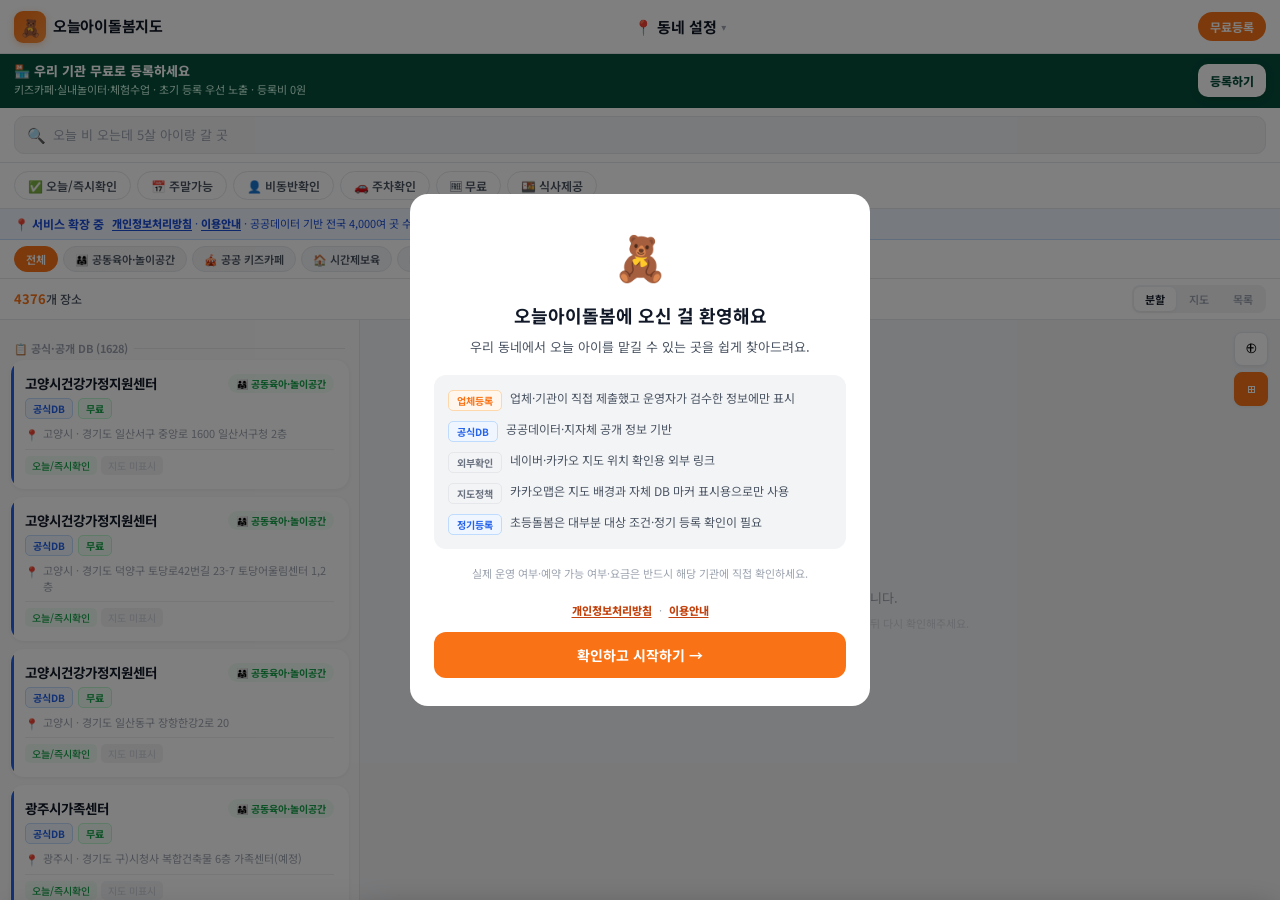
==== commit aca75ce4: "Add files via upload" ====
--- a/index.html
+++ b/index.html
@@ -1,4 +1,4 @@
-<!DOCTYPE html>
+﻿<!DOCTYPE html>
 <html lang="ko">
 <head>
 <meta charset="UTF-8">
@@ -6,12 +6,19 @@
 <title>오늘아이돌봄지도 | 우리 동네 돌봄·놀이 통합 검색 지도</title>
 <meta name="description" content="국가서비스, 공공돌봄, 키즈카페, 실내놀이터, 도서관 프로그램, 체험수업을 한 번에 찾는 우리동네 돌봄·놀이 통합 검색 지도">
 <meta name="theme-color" content="#f97316">
+<meta name="color-scheme" content="light">
+<meta name="mobile-web-app-capable" content="yes">
+<meta name="application-name" content="오늘돌봄">
 <meta property="og:title" content="오늘아이돌봄지도 | 우리 동네 돌봄·놀이 통합 검색 지도">
 <meta property="og:description" content="국가서비스부터 키즈카페까지 오늘 갈 수 있는 돌봄·놀이 장소를 한 번에 찾아보세요.">
+<meta property="og:type" content="website">
+<meta property="og:image" content="icons/icon-512.png">
 <meta name="apple-mobile-web-app-capable" content="yes">
 <meta name="apple-mobile-web-app-status-bar-style" content="default">
 <meta name="apple-mobile-web-app-title" content="오늘돌봄">
 <link rel="manifest" href="manifest.json">
+<link rel="icon" type="image/png" sizes="192x192" href="icons/icon-192.png">
+<link rel="icon" type="image/png" sizes="512x512" href="icons/icon-512.png">
 <link rel="apple-touch-icon" href="icons/icon-192.png">
 <link rel="preconnect" href="https://fonts.googleapis.com">
 <link href="https://fonts.googleapis.com/css2?family=Noto+Sans+KR:wght@300;400;500;600;700&display=swap" rel="stylesheet">
@@ -38,6 +45,27 @@
     <button class="btn-register" onclick="openVendorModal()">무료등록</button>
   </header>
 
+  <!-- PWA 설치 배너: Android Chrome (beforeinstallprompt) -->
+  <div class="pwa-banner" id="pwa-install-banner">
+    <div class="pwa-banner-icon">🧸</div>
+    <div class="pwa-banner-text">
+      <b>앱으로 설치하기</b>
+      <span>홈 화면 추가 → 앱처럼 빠르게 열려요</span>
+    </div>
+    <button class="pwa-banner-btn" onclick="triggerPwaInstall()">설치</button>
+    <button class="pwa-banner-close" onclick="dismissPwaInstall()">✕</button>
+  </div>
+
+  <!-- PWA 설치 배너: iOS Safari -->
+  <div class="pwa-banner pwa-ios" id="pwa-ios-banner">
+    <div class="pwa-banner-icon">🧸</div>
+    <div class="pwa-banner-text">
+      <b>홈 화면에 추가하기</b>
+      <span>Safari 하단 공유(□↑) → "홈 화면에 추가"</span>
+    </div>
+    <button class="pwa-banner-close" onclick="dismissIosBanner()">✕</button>
+  </div>
+
   <!-- ② 업체등록 CTA 띠 -->
   <div class="vendor-cta-strip" id="vendor-cta-strip">
     <div class="vendor-cta-copy">
@@ -71,7 +99,7 @@
   <!-- ⑤ 서비스 안내 -->
   <div class="policy-strip">
     <b>📍 서비스 확장 중</b>
-    <span>공공데이터 기반 전국 4,000여 곳 수록 · 업체 직접 등록 상시 접수 중</span>
+    <span><a href="privacy.html">개인정보처리방침</a> · <a href="terms.html">이용안내</a> · 공공데이터 기반 전국 4,000여 곳 수록 · 업체 직접 등록 상시 접수 중</span>
   </div>
 
   <!-- ④ 카테고리 -->
@@ -257,6 +285,11 @@
       </div>
     </div>
     <p class="legal-notice">실제 운영 여부·예약 가능 여부·요금은 반드시 해당 기관에 직접 확인하세요.</p>
+    <div class="legal-links">
+      <a href="privacy.html">개인정보처리방침</a>
+      <span>·</span>
+      <a href="terms.html">이용안내</a>
+    </div>
     <button class="btn-legal-confirm" onclick="confirmLegal()">확인하고 시작하기 →</button>
   </div>
 </div>
@@ -271,3 +304,4 @@
 </script>
 </body>
 </html>
+
--- a/assets/app.css
+++ b/assets/app.css
@@ -1,4 +1,4 @@
-/* ===== RESET & ROOT ===== */
+﻿/* ===== RESET & ROOT ===== */
 *{box-sizing:border-box;margin:0;padding:0;-webkit-tap-highlight-color:transparent}
 :root{
   --brand:#f97316;--brand2:#fb923c;--brand-light:#fff7ed;--brand-dark:#c2410c;
@@ -53,6 +53,9 @@
 .policy-strip{background:var(--blue-light);border-bottom:1px solid #bfdbfe;color:#1d4ed8;padding:7px 14px;display:flex;align-items:center;gap:8px;flex-shrink:0;font-size:11px;line-height:1.35}
 .policy-strip b{font-size:12px;white-space:nowrap}
 .policy-strip span{overflow:hidden;text-overflow:ellipsis;white-space:nowrap}
+.policy-strip a{color:#1d4ed8;font-weight:800;text-decoration:underline;text-underline-offset:2px}
+.legal-links{display:flex;justify-content:center;align-items:center;gap:7px;margin:8px 0 14px;font-size:11px;color:var(--text3)}
+.legal-links a{color:var(--brand-dark);font-weight:800;text-decoration:underline;text-underline-offset:2px}
 
 /* ===== 업체등록 전환 CTA ===== */
 .vendor-cta-strip{background:#064e3b;color:#fff;border-bottom:1px solid rgba(6,78,59,.28);padding:9px 14px;display:flex;align-items:center;justify-content:space-between;gap:12px;flex-shrink:0}
@@ -139,6 +142,8 @@
 
 /* ===== 지도 패널 ===== */
 .map-panel{flex:1;position:relative;overflow:hidden}
+.map-fallback{height:100%;display:flex;align-items:center;justify-content:center;flex-direction:column;gap:6px;padding:24px;text-align:center;color:var(--text3);font-size:13px;line-height:1.55;background:#f3f4f6}
+.map-fallback small{color:var(--text4);font-size:11px}
 .map-controls{position:absolute;top:12px;right:12px;display:flex;flex-direction:column;gap:6px;z-index:10}
 .map-btn{width:34px;height:34px;border-radius:8px;background:#fff;border:1px solid var(--border);box-shadow:var(--shadow-sm);cursor:pointer;font-size:16px;display:flex;align-items:center;justify-content:center;transition:all .15s}
 .map-btn:hover{border-color:var(--brand);color:var(--brand)}
@@ -308,3 +313,16 @@
   .vendor-benefits b,.vendor-benefits span{display:inline}
   .vendor-benefits b{margin-right:8px}
 }
+
+/* ===== PWA 설치 배너 ===== */
+.pwa-banner{display:none;align-items:center;gap:10px;padding:10px 14px;background:linear-gradient(135deg,#064e3b,#f97316);color:#fff;flex-shrink:0;border-bottom:1px solid rgba(255,255,255,.1)}
+.pwa-banner.show{display:flex}
+.pwa-banner-icon{font-size:22px;flex-shrink:0}
+.pwa-banner-text{flex:1;min-width:0}
+.pwa-banner-text b{display:block;font-size:13px;font-weight:700;line-height:1.2}
+.pwa-banner-text span{display:block;font-size:11px;color:#ffedd5;margin-top:2px;white-space:nowrap;overflow:hidden;text-overflow:ellipsis}
+.pwa-banner-btn{flex-shrink:0;padding:7px 14px;border-radius:8px;background:#fff;color:#c2410c;border:none;font-size:12px;font-weight:800;cursor:pointer;font-family:inherit;white-space:nowrap}
+.pwa-banner-btn:hover{background:#fff7ed}
+.pwa-banner-close{flex-shrink:0;width:26px;height:26px;border-radius:50%;background:rgba(255,255,255,.15);border:none;color:#fff;font-size:13px;cursor:pointer;display:flex;align-items:center;justify-content:center;font-family:inherit}
+.pwa-banner-close:hover{background:rgba(255,255,255,.25)}
+.pwa-ios .pwa-banner-text span{white-space:normal}
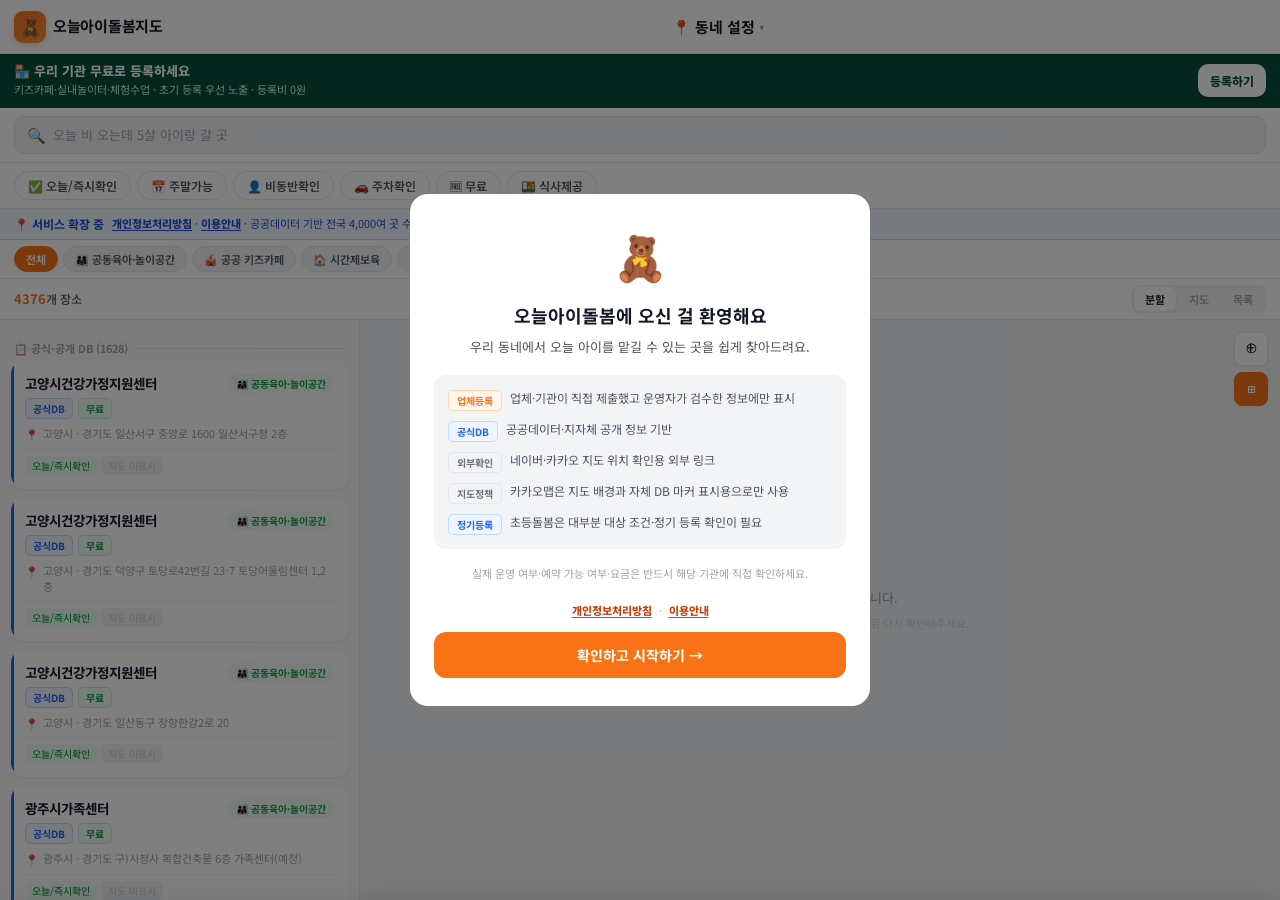
==== commit e20a6951: "Add files via upload" ====
--- a/index.html
+++ b/index.html
@@ -42,7 +42,6 @@
       <span class="loc-name" id="loc-name">동네 설정</span>
       <span class="loc-chevron">▾</span>
     </button>
-    <button class="btn-register" onclick="openVendorModal()">무료등록</button>
   </header>
 
   <!-- PWA 설치 배너: Android Chrome (beforeinstallprompt) -->
@@ -154,10 +153,6 @@
     <button class="mobile-fab" id="mobile-fab" onclick="toggleMobileView()">
       <span id="fab-icon">🗺️</span>
       <span id="fab-text">지도 보기</span>
-    </button>
-    <button class="mobile-fab vendor-fab" id="vendor-fab" onclick="openVendorModal()">
-      <span>✏️</span>
-      <span>무료 등록</span>
     </button>
   </div>
 
--- a/assets/app.css
+++ b/assets/app.css
@@ -26,9 +26,6 @@
 .location-btn:hover{background:var(--gray-light)}
 .loc-name{max-width:160px;overflow:hidden;text-overflow:ellipsis;white-space:nowrap}
 .loc-chevron{font-size:10px;color:var(--text3);flex-shrink:0}
-.btn-register{flex-shrink:0;padding:6px 12px;border-radius:20px;font-size:12px;font-weight:700;background:var(--brand);color:#fff;border:none;cursor:pointer;font-family:inherit;white-space:nowrap;transition:background .15s}
-.btn-register:hover{background:var(--brand-dark)}
-
 /* ===== 검색바 ===== */
 .search-wrap{background:var(--surface);border-bottom:1px solid var(--border);padding:8px 14px;flex-shrink:0}
 .search-box{display:flex;align-items:center;background:var(--gray-light);border:1.5px solid var(--border);border-radius:10px;padding:0 12px;height:38px;transition:border-color .15s}
@@ -181,24 +178,9 @@
 .vendor-types{display:flex;flex-wrap:wrap;gap:6px}
 .vendor-types span{font-size:11px;padding:4px 10px;border-radius:14px;background:var(--gray-light);color:var(--text2);font-weight:500}
 
-/* ===== 리스트 내 업체 등록 유도 카드 ===== */
-.reg-banner-card{background:linear-gradient(135deg,#064e3b,#065f46);border-radius:var(--radius);padding:14px 15px;margin-bottom:8px;cursor:pointer;position:relative;overflow:hidden;transition:all .15s}
-.reg-banner-card:hover{transform:translateY(-1px);box-shadow:0 6px 20px rgba(6,78,59,.3)}
-.reg-banner-card::before{content:'';position:absolute;right:-20px;top:-20px;width:80px;height:80px;border-radius:50%;background:rgba(255,255,255,.06)}
-.reg-banner-top{display:flex;align-items:center;gap:7px;margin-bottom:6px}
-.reg-banner-badge{background:rgba(255,255,255,.2);color:#fff;font-size:10px;font-weight:700;padding:2px 8px;border-radius:10px}
-.reg-banner-sub{color:#a7f3d0;font-size:10px;font-weight:600}
-.reg-banner-title{font-size:13.5px;font-weight:800;color:#fff;margin-bottom:4px;line-height:1.3}
-.reg-banner-desc{font-size:11px;color:#6ee7b7;line-height:1.45;margin-bottom:10px}
-.reg-banner-benefits{display:flex;gap:8px;margin-bottom:11px;flex-wrap:wrap}
-.reg-banner-benefits span{font-size:11px;color:#a7f3d0;font-weight:500}
-.reg-banner-btn{background:#fff;color:#064e3b;border:none;border-radius:8px;padding:8px 14px;font-size:12px;font-weight:800;cursor:pointer;font-family:inherit;width:100%;text-align:center;transition:background .15s}
-.reg-banner-btn:hover{background:#ecfdf5}
-
 /* ===== 모바일 ===== */
 .mobile-fab-group{display:none;position:fixed;bottom:calc(20px + var(--safe-bottom));left:50%;transform:translateX(-50%);flex-direction:row;gap:10px;z-index:100}
 .mobile-fab{background:var(--brand);color:#fff;border:none;padding:11px 20px;border-radius:24px;font-size:13px;font-weight:700;cursor:pointer;box-shadow:0 4px 16px rgba(249,115,22,.45);font-family:inherit;align-items:center;gap:7px;display:flex}
-.mobile-fab.vendor-fab{background:#064e3b;box-shadow:0 4px 16px rgba(6,78,59,.4)}
 .bs-overlay{display:none;position:fixed;inset:0;background:rgba(0,0,0,.35);z-index:290}
 .bs-overlay.show{display:block}
 .bottom-sheet{position:fixed;bottom:0;left:0;right:0;background:var(--surface);border-radius:20px 20px 0 0;box-shadow:var(--shadow-lg);z-index:300;transform:translateY(100%);transition:transform .25s ease;max-height:75vh;display:flex;flex-direction:column;padding-bottom:var(--safe-bottom)}
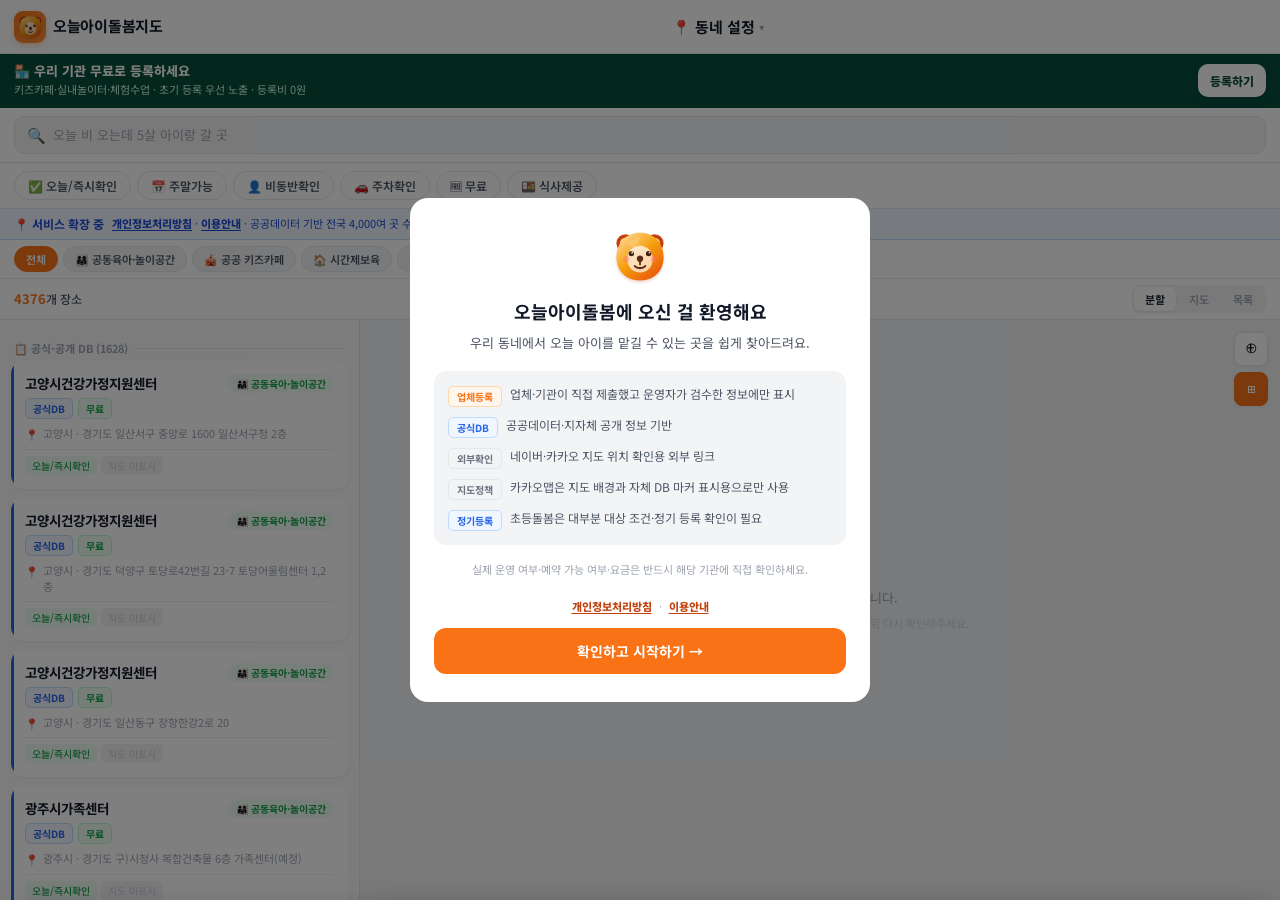
==== commit 307b816c: "Add files via upload" ====
--- a/index.html
+++ b/index.html
@@ -34,7 +34,7 @@
   <!-- ① 헤더: 당근마켓 스타일 -->
   <header class="header">
     <div class="logo">
-      <div class="logo-icon">🧸</div>
+      <div class="logo-icon"><img src="icons/todaycare-bear.svg" alt="" aria-hidden="true"></div>
       <span class="logo-text">오늘아이돌봄지도</span>
     </div>
     <button class="location-btn" id="loc-btn" onclick="openLocationModal()">
@@ -46,7 +46,7 @@
 
   <!-- PWA 설치 배너: Android Chrome (beforeinstallprompt) -->
   <div class="pwa-banner" id="pwa-install-banner">
-    <div class="pwa-banner-icon">🧸</div>
+    <img class="pwa-banner-icon" src="icons/todaycare-bear.svg" alt="" aria-hidden="true">
     <div class="pwa-banner-text">
       <b>앱으로 설치하기</b>
       <span>홈 화면 추가 → 앱처럼 빠르게 열려요</span>
@@ -57,7 +57,7 @@
 
   <!-- PWA 설치 배너: iOS Safari -->
   <div class="pwa-banner pwa-ios" id="pwa-ios-banner">
-    <div class="pwa-banner-icon">🧸</div>
+    <img class="pwa-banner-icon" src="icons/todaycare-bear.svg" alt="" aria-hidden="true">
     <div class="pwa-banner-text">
       <b>홈 화면에 추가하기</b>
       <span>Safari 하단 공유(□↑) → "홈 화면에 추가"</span>
@@ -254,7 +254,7 @@
 <!-- 법적 고지 모달 (최초 1회) -->
 <div class="modal-backdrop" id="legal-modal">
   <div class="modal modal-legal">
-    <div class="legal-icon">🧸</div>
+    <img class="legal-icon" src="icons/todaycare-bear.svg" alt="" aria-hidden="true">
     <h2>오늘아이돌봄에 오신 걸 환영해요</h2>
     <p class="legal-sub">우리 동네에서 오늘 아이를 맡길 수 있는 곳을 쉽게 찾아드려요.</p>
     <div class="legal-list">
--- a/assets/app.css
+++ b/assets/app.css
@@ -20,7 +20,8 @@
 /* ===== HEADER (당근 스타일) ===== */
 .header{height:54px;background:var(--surface);border-bottom:1px solid var(--border);display:flex;align-items:center;padding:0 14px;gap:8px;flex-shrink:0;z-index:200}
 .logo{display:flex;align-items:center;gap:7px;flex-shrink:0}
-.logo-icon{width:32px;height:32px;border-radius:9px;background:linear-gradient(135deg,var(--brand),var(--brand2));display:flex;align-items:center;justify-content:center;font-size:17px;box-shadow:0 2px 6px rgba(249,115,22,.3)}
+.logo-icon{width:32px;height:32px;border-radius:9px;background:linear-gradient(135deg,var(--brand),var(--brand2));display:flex;align-items:center;justify-content:center;box-shadow:0 2px 6px rgba(249,115,22,.3);overflow:hidden}
+.logo-icon img{width:27px;height:27px;display:block}
 .logo-text{font-size:15px;font-weight:700;color:var(--text);letter-spacing:-.3px}
 .location-btn{flex:1;display:flex;align-items:center;justify-content:center;gap:4px;font-size:15px;font-weight:700;color:var(--text);background:none;border:none;cursor:pointer;font-family:inherit;padding:6px 8px;border-radius:8px;transition:background .15s}
 .location-btn:hover{background:var(--gray-light)}
@@ -269,7 +270,7 @@
 
 /* 법적 고지 모달 */
 .modal-legal{text-align:center;padding:28px 24px}
-.legal-icon{font-size:44px;margin-bottom:14px}
+.legal-icon{width:58px;height:58px;margin:0 auto 14px;display:block}
 .modal-legal h2{font-size:18px;font-weight:700;margin-bottom:8px}
 .legal-sub{font-size:13px;color:var(--text2);margin-bottom:18px;line-height:1.6}
 .legal-list{text-align:left;display:flex;flex-direction:column;gap:9px;margin-bottom:16px;background:var(--gray-light);border-radius:12px;padding:14px}
@@ -299,7 +300,7 @@
 /* ===== PWA 설치 배너 ===== */
 .pwa-banner{display:none;align-items:center;gap:10px;padding:10px 14px;background:linear-gradient(135deg,#064e3b,#f97316);color:#fff;flex-shrink:0;border-bottom:1px solid rgba(255,255,255,.1)}
 .pwa-banner.show{display:flex}
-.pwa-banner-icon{font-size:22px;flex-shrink:0}
+.pwa-banner-icon{width:28px;height:28px;flex-shrink:0;display:block}
 .pwa-banner-text{flex:1;min-width:0}
 .pwa-banner-text b{display:block;font-size:13px;font-weight:700;line-height:1.2}
 .pwa-banner-text span{display:block;font-size:11px;color:#ffedd5;margin-top:2px;white-space:nowrap;overflow:hidden;text-overflow:ellipsis}
